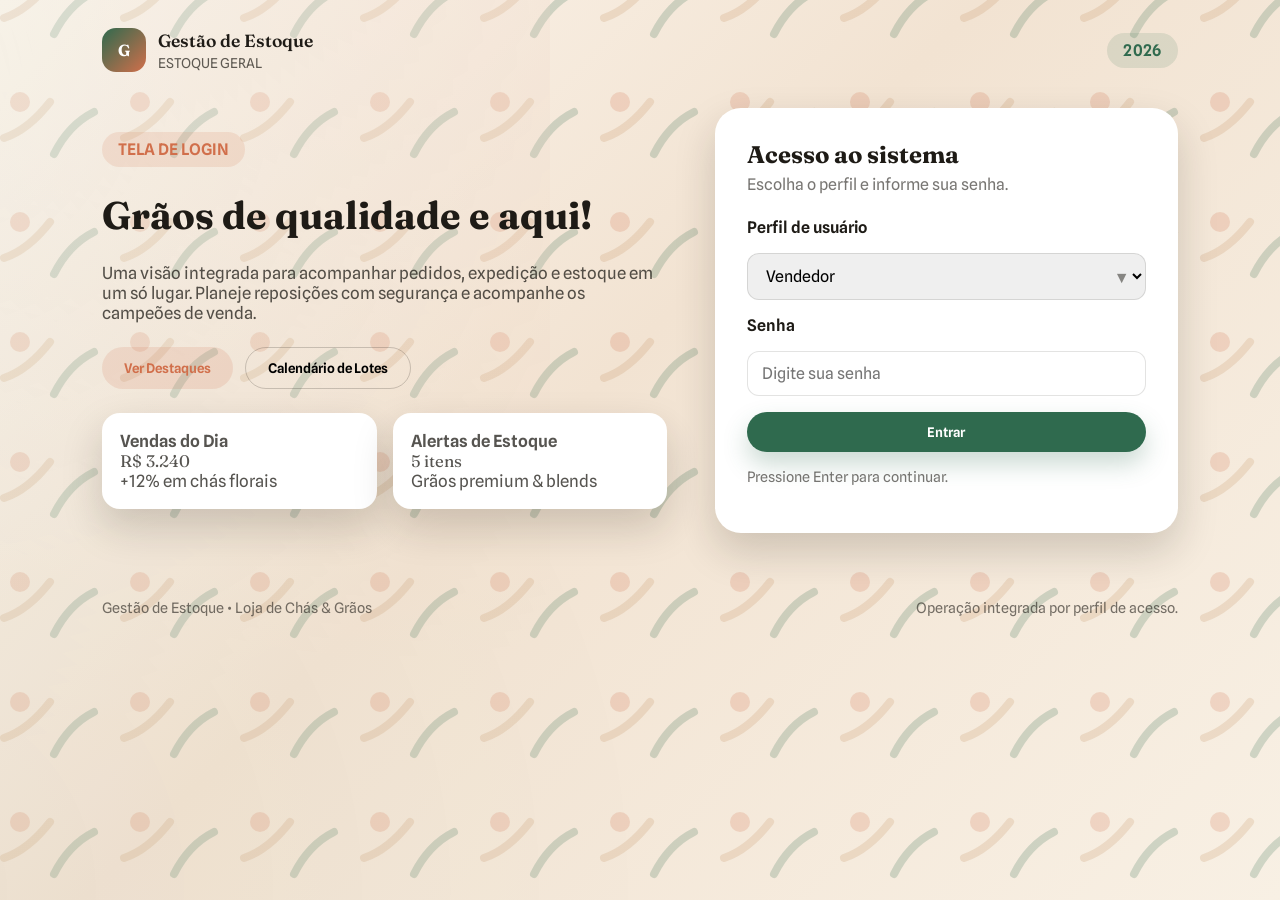
==== index.html @ 7a77ebf5 "FINAL" ====
<!doctype html>
<html lang="pt-br">
  <head>
    <meta charset="utf-8" />
    <meta name="viewport" content="width=device-width, initial-scale=1" />
    <title>Gestão de Estoque | Chás & Grãos</title>
    <link rel="stylesheet" href="style.css" />
  </head>
  <body class="page-login" data-page="login">
    <header class="site-header">
      <div class="logo">
        <span class="logo-mark">G</span>
        <div>
          <p class="logo-title">Gestão de Estoque</p>
          <p class="logo-subtitle">ESTOQUE GERAL</p>
        </div>
      </div>
      <div class="header-tag"> 2026</div>
    </header>

    <main class="login-layout">
      <section class="hero">
        <div class="badge">TELA DE LOGIN</div>
        <h1>Grãos de qualidade e aqui!</h1>
        <p>
          Uma visão integrada para acompanhar pedidos, expedição e estoque em um
          só lugar. Planeje reposições com segurança e acompanhe os campeões de
          venda.
        </p>
        <div class="hero-actions">
          <button class="ghost-button" type="button">Ver Destaques</button>
          <button class="outline-button" type="button">Calendário de Lotes</button>
        </div>
        <div class="hero-cards">
          <article class="mini-card">
            <p class="mini-title">Vendas do Dia</p>
            <p class="mini-value">R$ 3.240</p>
            <p class="mini-note">+12% em chás florais</p>
          </article>
          <article class="mini-card">
            <p class="mini-title">Alertas de Estoque</p>
            <p class="mini-value">5 itens</p>
            <p class="mini-note">Grãos premium &amp; blends</p>
          </article>
        </div>
      </section>

      <section class="panel">
        <div class="panel-header">
          <h2>Acesso ao sistema</h2>
          <p>Escolha o perfil e informe sua senha.</p>
        </div>
        <form class="login-form" id="login-form" autocomplete="off">
          <label for="role-select">Perfil de usuário</label>
          <div class="select-wrap">
            <select id="role-select" name="role">
              <option value="vendedor">Vendedor</option>
              <option value="estoquista">Estoquista</option>
              <option value="administrativo">Administrativo</option>
            </select>
            <span class="select-icon" aria-hidden="true">▼</span>
          </div>

          <label for="password-input">Senha</label>
          <input
            id="password-input"
            name="password"
            type="password"
            placeholder="Digite sua senha"
          />

          <button id="login-button" class="primary-button" type="button">
            Entrar
          </button>
          <p class="hint">Pressione Enter para continuar.</p>
          <p class="feedback" id="login-feedback" aria-live="polite"></p>
        </form>
      </section>
    </main>

    <footer class="site-footer">
      <p>Gestão de Estoque • Loja de Chás &amp; Grãos</p>
      <p>Operação integrada por perfil de acesso.</p>
    </footer>

    <script src="script.js"></script>
  </body>
</html>
---- style.css ----
@import url("https://fonts.googleapis.com/css2?family=Fraunces:wght@500;600;700&family=Spline+Sans:wght@400;500;600&display=swap");

:root {
  --ink: #1e1b16;
  --paper: #f7f1e7;
  --tea: #2f6a4e;
  --grain: #c08b5a;
  --accent: #d16f4b;
  --accent-soft: #f1d8c7;
  --mint: #5e9f7d;
  --shadow: 0 18px 40px rgba(36, 28, 18, 0.18);
  --radius: 18px;
  --font-title: "Fraunces", "Times New Roman", serif;
  --font-body: "Spline Sans", "Trebuchet MS", sans-serif;
}

*,
*::before,
*::after {
  box-sizing: border-box;
}

body {
  margin: 0;
  font-family: var(--font-body);
  color: var(--ink);
  background: linear-gradient(135deg, #fdf7ef 0%, #f2e3d2 45%, #f8f0e4 100%);
  min-height: 100vh;
  position: relative;
  overflow-x: hidden;
}

body::before {
  content: "";
  position: fixed;
  inset: -20%;
  background-image:
    radial-gradient(circle at 20% 20%, rgba(94, 159, 125, 0.2), transparent 55%),
    radial-gradient(circle at 80% 10%, rgba(208, 111, 75, 0.2), transparent 55%),
    radial-gradient(circle at 15% 85%, rgba(47, 106, 78, 0.18), transparent 60%),
    url("data:image/svg+xml,%3Csvg xmlns='http://www.w3.org/2000/svg' width='120' height='120' viewBox='0 0 120 120'%3E%3Cpath d='M20 78c18-6 32-18 46-36' stroke='%23c08b5a' stroke-width='8' stroke-linecap='round' fill='none'/%3E%3Cpath d='M70 94c10-20 24-34 40-42' stroke='%232f6a4e' stroke-width='8' stroke-linecap='round' fill='none'/%3E%3Ccircle cx='36' cy='42' r='10' fill='%23d16f4b'/%3E%3C/svg%3E");
  background-repeat: no-repeat, no-repeat, no-repeat, repeat;
  background-size: 50%, 45%, 55%, 120px;
  opacity: 0.2;
  pointer-events: none;
  z-index: -1;
}

a {
  color: inherit;
  text-decoration: none;
}

img {
  max-width: 100%;
  display: block;
}

.site-header {
  display: flex;
  align-items: center;
  justify-content: space-between;
  padding: 28px 8vw 20px;
}

.app-header {
  position: sticky;
  top: 0;
  backdrop-filter: blur(12px);
  background: rgba(247, 241, 231, 0.85);
  z-index: 2;
}

.logo {
  display: flex;
  align-items: center;
  gap: 12px;
}

.logo-mark {
  width: 44px;
  height: 44px;
  display: grid;
  place-items: center;
  border-radius: 14px;
  background: linear-gradient(135deg, var(--tea), var(--accent));
  color: white;
  font-weight: 700;
  font-family: var(--font-title);
}

.logo-title {
  font-family: var(--font-title);
  font-weight: 600;
  margin: 0;
  font-size: 1.1rem;
}

.logo-subtitle {
  margin: 4px 0 0;
  font-size: 0.85rem;
  color: rgba(30, 27, 22, 0.7);
}

.header-tag {
  padding: 8px 16px;
  border-radius: 999px;
  background: rgba(47, 106, 78, 0.12);
  color: var(--tea);
  font-weight: 600;
  letter-spacing: 0.02em;
}

.site-nav {
  display: flex;
  gap: 20px;
  align-items: center;
  font-weight: 600;
}

.site-nav a {
  padding: 8px 12px;
  border-radius: 999px;
  transition: all 0.2s ease;
}

.site-nav a:hover {
  background: rgba(47, 106, 78, 0.12);
  color: var(--tea);
}

.site-nav .active {
  background: var(--tea);
  color: white;
}

.ghost-link {
  border: 1px solid rgba(30, 27, 22, 0.18);
}

.login-layout {
  display: grid;
  grid-template-columns: 1.1fr 0.9fr;
  gap: 48px;
  padding: 16px 8vw 40px;
  align-items: center;
}

.hero {
  display: grid;
  gap: 24px;
}

.hero h1 {
  font-family: var(--font-title);
  font-size: clamp(2.2rem, 3vw, 3.4rem);
  margin: 0;
}

.hero p {
  margin: 0;
  color: rgba(30, 27, 22, 0.75);
  font-size: 1.05rem;
}

.badge {
  display: inline-flex;
  align-items: center;
  gap: 8px;
  padding: 8px 16px;
  border-radius: 999px;
  background: rgba(208, 111, 75, 0.14);
  color: var(--accent);
  font-weight: 600;
  width: fit-content;
}

.hero-actions {
  display: flex;
  gap: 12px;
  flex-wrap: wrap;
}

.hero-cards {
  display: grid;
  grid-template-columns: repeat(2, minmax(0, 1fr));
  gap: 16px;
}

.mini-card {
  padding: 18px;
  border-radius: var(--radius);
  background: white;
  box-shadow: var(--shadow);
}

.mini-title {
  margin: 0 0 8px;
  font-weight: 600;
  color: rgba(30, 27, 22, 0.6);
}

.mini-value {
  margin: 0;
  font-size: 1.6rem;
  font-family: var(--font-title);
}

.mini-note {
  margin: 6px 0 0;
  color: rgba(30, 27, 22, 0.6);
}

.panel {
  background: white;
  padding: 32px;
  border-radius: 26px;
  box-shadow: var(--shadow);
}

.panel-header h2 {
  margin: 0 0 6px;
  font-family: var(--font-title);
}

.panel-header p {
  margin: 0;
  color: rgba(30, 27, 22, 0.6);
}

.login-form {
  margin-top: 24px;
  display: grid;
  gap: 16px;
}

label {
  font-weight: 600;
}

input,
select {
  width: 100%;
  padding: 12px 14px;
  border-radius: 12px;
  border: 1px solid rgba(30, 27, 22, 0.12);
  font-size: 1rem;
  font-family: inherit;
}

input:focus,
select:focus {
  outline: 2px solid rgba(47, 106, 78, 0.4);
  border-color: var(--tea);
}

.select-wrap {
  position: relative;
}

.select-icon {
  position: absolute;
  right: 16px;
  top: 50%;
  transform: translateY(-50%);
  pointer-events: none;
  color: rgba(30, 27, 22, 0.5);
}

.primary-button,
.outline-button,
.ghost-button {
  border: none;
  border-radius: 999px;
  padding: 12px 22px;
  font-weight: 600;
  font-family: inherit;
  cursor: pointer;
  transition: all 0.2s ease;
}

.primary-button {
  background: var(--tea);
  color: white;
  box-shadow: 0 12px 24px rgba(47, 106, 78, 0.25);
}

.primary-button:hover {
  background: #24563f;
  transform: translateY(-2px);
  box-shadow: 0 16px 28px rgba(47, 106, 78, 0.3);
}

.outline-button {
  background: transparent;
  border: 1px solid rgba(30, 27, 22, 0.2);
}

.outline-button:hover {
  border-color: var(--tea);
  color: var(--tea);
}

.ghost-button {
  background: rgba(208, 111, 75, 0.15);
  color: var(--accent);
}

.ghost-button:hover {
  background: rgba(208, 111, 75, 0.25);
}

.hint {
  margin: 0;
  font-size: 0.9rem;
  color: rgba(30, 27, 22, 0.6);
}

.feedback {
  margin: 0;
  font-weight: 600;
}

.feedback.warn {
  color: #a14b32;
}

.feedback.ok {
  color: var(--tea);
}

.site-footer {
  padding: 12px 8vw 32px;
  color: rgba(30, 27, 22, 0.6);
  display: flex;
  justify-content: space-between;
  font-size: 0.9rem;
}

.page-app .site-footer {
  display: none;
}

.app-main {
  padding: 20px 8vw 60px;
  display: grid;
  gap: 28px;
}

.page-hero {
  display: grid;
  grid-template-columns: 1.1fr 0.9fr;
  gap: 24px;
  align-items: center;
  background: white;
  padding: 28px;
  border-radius: 26px;
  box-shadow: var(--shadow);
}

.page-hero h1 {
  margin-top: 0;
  font-family: var(--font-title);
  font-size: clamp(2rem, 3vw, 2.8rem);
}

.page-hero p {
  color: rgba(30, 27, 22, 0.7);
  font-size: 1rem;
}

.illustration {
  width: 100%;
  min-height: 220px;
  border-radius: 24px;
  background-image: url("data:image/svg+xml,%3Csvg xmlns='http://www.w3.org/2000/svg' width='400' height='260' viewBox='0 0 400 260'%3E%3Crect width='400' height='260' rx='36' fill='%23f1e7d7'/%3E%3Cpath d='M90 170c24-44 70-70 132-70 46 0 92 12 128 34' stroke='%23c08b5a' stroke-width='18' fill='none' stroke-linecap='round'/%3E%3Ccircle cx='120' cy='100' r='32' fill='%23d16f4b'/%3E%3Cpath d='M250 86c-14 30-36 52-70 70' stroke='%232f6a4e' stroke-width='14' fill='none' stroke-linecap='round'/%3E%3C/svg%3E");
  background-size: cover;
  background-position: center;
  box-shadow: inset 0 0 0 1px rgba(30, 27, 22, 0.1);
}

.cards-grid {
  display: grid;
  grid-template-columns: repeat(3, minmax(0, 1fr));
  gap: 18px;
}

.metric-card {
  background: white;
  padding: 20px;
  border-radius: var(--radius);
  box-shadow: var(--shadow);
}

.metric-label {
  margin: 0 0 8px;
  color: rgba(30, 27, 22, 0.6);
  font-weight: 600;
}

.metric-value {
  margin: 0;
  font-size: 1.4rem;
  font-family: var(--font-title);
}

.metric-note {
  margin: 6px 0 0;
  color: rgba(30, 27, 22, 0.55);
}

.table-card {
  background: white;
  padding: 22px;
  border-radius: 24px;
  box-shadow: var(--shadow);
}

.table-header {
  display: flex;
  justify-content: space-between;
  align-items: center;
  gap: 16px;
  flex-wrap: wrap;
}

.table-header h2 {
  margin: 0;
  font-family: var(--font-title);
}

.chip-group {
  display: flex;
  gap: 8px;
  flex-wrap: wrap;
}

.chip {
  padding: 6px 12px;
  border-radius: 999px;
  background: var(--tea);
  color: white;
  font-weight: 600;
  font-size: 0.85rem;
}

.chip.soft {
  background: rgba(47, 106, 78, 0.15);
  color: var(--tea);
}

.table-scroll {
  overflow-x: auto;
  margin-top: 16px;
}

table {
  width: 100%;
  border-collapse: collapse;
  min-width: 640px;
}

th,
td {
  text-align: left;
  padding: 12px 8px;
  border-bottom: 1px solid rgba(30, 27, 22, 0.08);
}

th {
  color: rgba(30, 27, 22, 0.6);
  font-weight: 600;
}

.status-pill {
  display: inline-flex;
  padding: 4px 10px;
  border-radius: 999px;
  font-size: 0.85rem;
  font-weight: 600;
}

.status-pill.ok {
  background: rgba(47, 106, 78, 0.18);
  color: var(--tea);
}

.status-pill.warn {
  background: rgba(208, 111, 75, 0.2);
  color: #a14b32;
}

.status-pill.danger {
  background: rgba(209, 111, 75, 0.3);
  color: #8c3f28;
}

.status-pill.neutral {
  background: rgba(30, 27, 22, 0.12);
  color: rgba(30, 27, 22, 0.7);
}

@media (max-width: 1024px) {
  .login-layout,
  .page-hero {
    grid-template-columns: 1fr;
  }

  .site-header {
    flex-direction: column;
    align-items: flex-start;
    gap: 16px;
  }

  .cards-grid {
    grid-template-columns: repeat(2, minmax(0, 1fr));
  }
}

@media (max-width: 720px) {
  .hero-cards {
    grid-template-columns: 1fr;
  }

  .cards-grid {
    grid-template-columns: 1fr;
  }

  .site-footer {
    flex-direction: column;
    gap: 8px;
  }

  .site-nav {
    flex-wrap: wrap;
  }
}
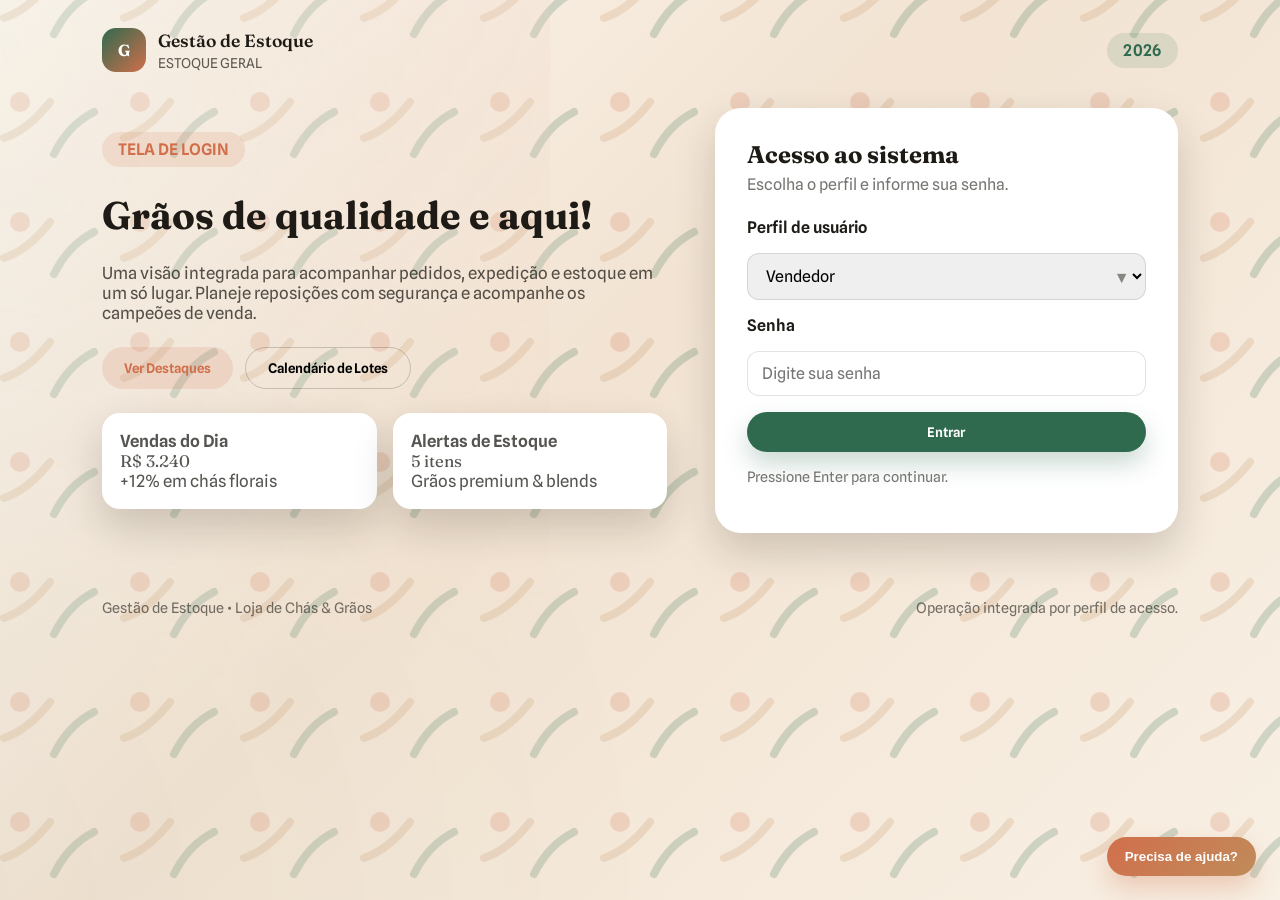
==== commit 4b512699: "FINAL" ====
--- a/index.html
+++ b/index.html
@@ -5,6 +5,10 @@
     <meta name="viewport" content="width=device-width, initial-scale=1" />
     <title>Gestão de Estoque | Chás & Grãos</title>
     <link rel="stylesheet" href="style.css" />
+    <script
+      src="https://cdn.platform.openai.com/deployments/chatkit/chatkit.js"
+      async
+    ></script>
   </head>
   <body class="page-login" data-page="login">
     <header class="site-header">
@@ -83,6 +87,35 @@
       <p>Operação integrada por perfil de acesso.</p>
     </footer>
 
+    <aside class="chatkit-shell" aria-live="polite">
+      <button class="chatkit-launcher" id="chatkit-launcher" type="button">
+        Precisa de ajuda?
+      </button>
+      <div class="chatkit-panel" id="chatkit-panel" hidden>
+        <div class="chatkit-header">
+          <div>
+            <p class="chatkit-title">Chat de suporte</p>
+            <p class="chatkit-subtitle">Pergunte sobre o sistema</p>
+          </div>
+          <button
+            class="chatkit-close"
+            id="chatkit-close"
+            type="button"
+            aria-label="Fechar chat"
+          >
+            ×
+          </button>
+        </div>
+        <div class="chatkit-body" id="chatkit-body">
+          <p>
+            Integração ChatKit pronta para conectar. Assim que o backend for
+            configurado, o chat aparece aqui.
+          </p>
+          <div id="chatkit-root"></div>
+        </div>
+      </div>
+    </aside>
+
     <script src="script.js"></script>
   </body>
 </html>
--- a/style.css
+++ b/style.css
@@ -535,3 +535,75 @@
     flex-wrap: wrap;
   }
 }
+
+.chatkit-shell {
+  position: fixed;
+  right: 24px;
+  bottom: 24px;
+  z-index: 10;
+  display: grid;
+  gap: 12px;
+  justify-items: end;
+}
+
+.chatkit-launcher {
+  border: none;
+  border-radius: 999px;
+  padding: 12px 18px;
+  font-weight: 700;
+  background: linear-gradient(135deg, var(--accent), var(--grain));
+  color: white;
+  box-shadow: 0 12px 26px rgba(209, 111, 75, 0.3);
+  cursor: pointer;
+  transition: transform 0.2s ease, box-shadow 0.2s ease;
+}
+
+.chatkit-launcher:hover {
+  transform: translateY(-2px);
+  box-shadow: 0 18px 32px rgba(209, 111, 75, 0.35);
+}
+
+.chatkit-panel {
+  width: min(360px, 88vw);
+  background: white;
+  border-radius: 20px;
+  box-shadow: var(--shadow);
+  overflow: hidden;
+}
+
+.chatkit-header {
+  display: flex;
+  align-items: center;
+  justify-content: space-between;
+  padding: 14px 18px;
+  background: rgba(47, 106, 78, 0.1);
+}
+
+.chatkit-title {
+  margin: 0;
+  font-weight: 700;
+  font-family: var(--font-title);
+}
+
+.chatkit-subtitle {
+  margin: 2px 0 0;
+  font-size: 0.85rem;
+  color: rgba(30, 27, 22, 0.6);
+}
+
+.chatkit-close {
+  border: none;
+  background: transparent;
+  font-size: 1.4rem;
+  cursor: pointer;
+  color: rgba(30, 27, 22, 0.7);
+}
+
+.chatkit-body {
+  padding: 16px 18px 20px;
+  color: rgba(30, 27, 22, 0.75);
+  display: grid;
+  gap: 12px;
+  max-height: 360px;
+  overflow: auto;
+}
